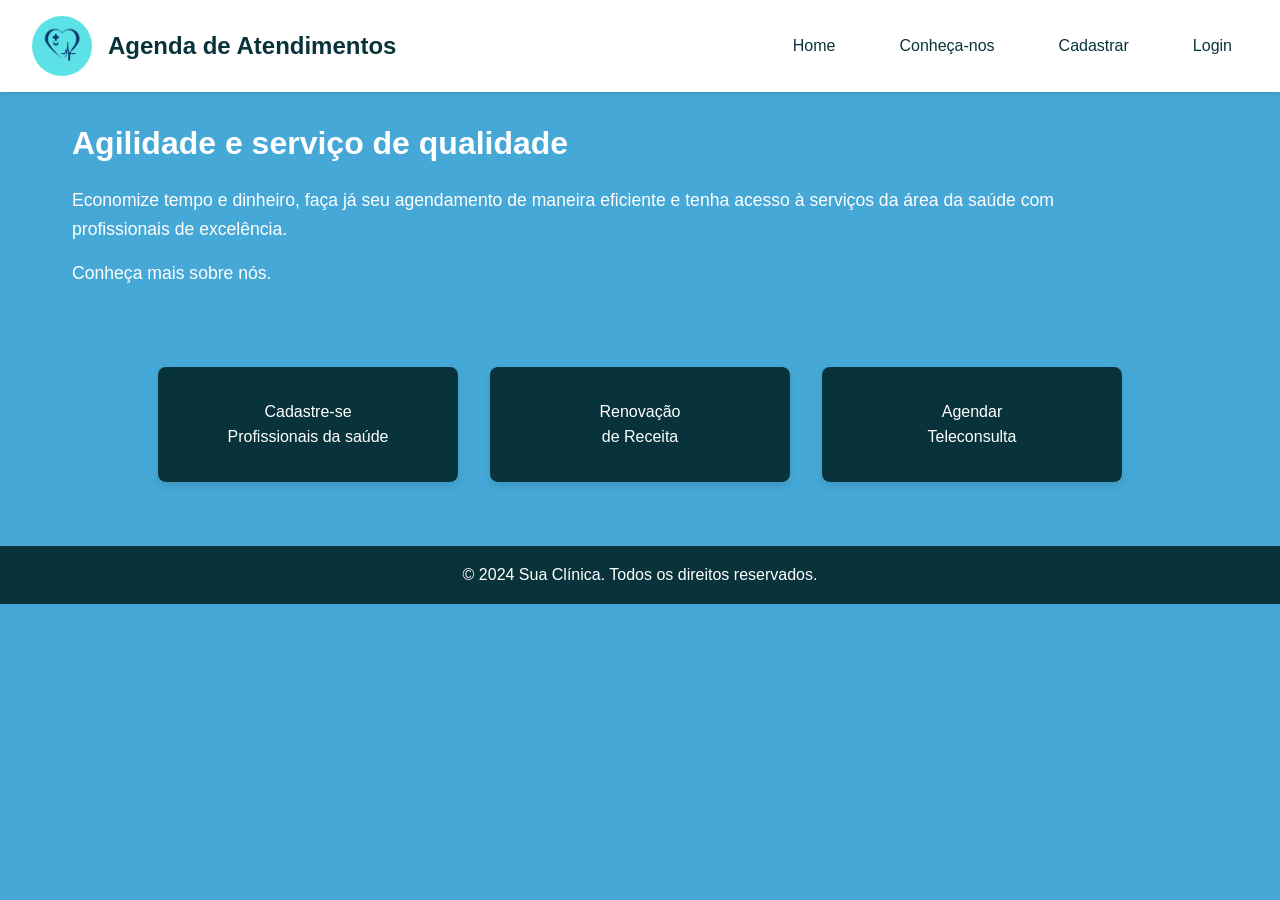
==== Index.html @ 1b851666 "Commit inicial: Sistema de Agendamento Médico" ====
<!DOCTYPE html>
<html lang="pt-BR">

<head>
    <meta charset="UTF-8">
    <meta name="viewport" content="width=device-width, initial-scale=1.0">
    <meta name="description" content="Sistema de agendamento online para consultas médicas e serviços de saúde">
    <meta name="keywords" content="agendamento médico, consultas online, saúde, teleconsulta">
    <meta name="author" content="Sua Clínica">
    <title>Agenda Online - Agende sua consulta médica</title>
    <link rel="stylesheet" href="css/styles.css">
    <link rel="preconnect" href="https://fonts.googleapis.com">
    <link rel="preconnect" href="https://fonts.gstatic.com" crossorigin>
</head>

<body>
    <header id="cabecalho">
        <div id="logo">
            <img src="img/Logotipo Clínica Médica Azul e Laranja .png" alt="Logotipo da Clínica Médica" width="150"
                height="auto">
            <h1 id="logo1">Agenda de Atendimentos</h1>
        </div>
        <nav>
            <ul id="main">
                <li id="conheca-nos"><a href="index.html" id="decoration">Home
                        <div class="tooltip">Página inicial com informações sobre nossa clínica</div>
                    </a>
                </li>

                <li><a href="index1.html" id="decoration">Conheça-nos</a>
                    <div class="tooltip">Informações detalhadas sobre nossa equipe e serviços</div>
                </li>

                <li><a href="cadastro.html" id="decoration">Cadastrar</a>
                    <div class="tooltip">Crie sua conta para agendar consultas</div>
                </li>

                <li><a href="login.html" id="decoration">Login</a>
                    <div class="tooltip_login">Acesse sua conta</div>
                </li>
            </ul>
        </nav>
    </header>

    <main>
        <section class="folder">
            <div class="conteudo">
                <div class="textos">
                    <h2 class="folder_h1">Agilidade e serviço de qualidade</h2>
                    <p class="folder_texto">Economize tempo e dinheiro, faça já seu agendamento de maneira eficiente e
                        tenha acesso à serviços da área da saúde com profissionais de excelência.</p>
                    <p class="folder_texto">Conheça mais sobre nós.</p>
                </div>
            </div>
            <div class="fotos_nav">
                <figure>
                    <img src="img/foto01.webp" alt="Médica realizando atendimento" class="um" loading="lazy">
                </figure>
                <figure>
                    <img src="img/foto02.jpg" alt="Nossa clínica moderna e acolhedora" class="um" loading="lazy">
                </figure>
            </div>
        </section>

        <section class="servicos" aria-label="Serviços disponíveis">
            <a href="cadastro.html" class="plantao">Cadastre-se<br>Profissionais da saúde</a>
            <a href="#" class="renovacao">Renovação<br>de Receita</a>
            <a href="catalogo.html" class="teleconsulta">Agendar<br>Teleconsulta</a>
        </section>
    </main>

    <footer>
        <p>&copy; 2024 Sua Clínica. Todos os direitos reservados.</p>
    </footer>

    <script src="javaScript.js" defer></script>
</body>

</html>
---- css/styles.css ----
/* Reset e Variáveis */
:root {
    --primary-color: #45A8D6;
    --secondary-color: #09333A;
    --text-color: #333;
    --white: #fff;
    --hover-color: #2C7DA0;
    --error-color: #dc3545;
    --success-color: #28a745;
}

* {
    padding: 0;
    margin: 0;
    box-sizing: border-box;
}

body {
    font-family: 'Segoe UI', Tahoma, Geneva, Verdana, sans-serif;
    line-height: 1.6;
    color: var(--text-color);
    background-color: var(--primary-color);
}

/* Header */
#cabecalho {
    display: flex;
    justify-content: space-between;
    align-items: center;
    padding: 1rem 2rem;
    background-color: var(--white);
    box-shadow: 0 2px 5px rgba(0, 0, 0, 0.1);
    position: sticky;
    top: 0;
    z-index: 1000;
}

#logo {
    display: flex;
    align-items: center;
    gap: 1rem;
}

#logo img {
    width: 60px;
    height: 60px;
    border-radius: 50%;
    object-fit: cover;
}

#logo1 {
    color: var(--secondary-color);
    font-size: 1.5rem;
    font-weight: 600;
}

/* Navegação */
#main {
    display: flex;
    gap: 2rem;
    list-style: none;
}

#decoration {
    color: var(--secondary-color);
    text-decoration: none;
    font-weight: 500;
    padding: 0.5rem 1rem;
    border-radius: 4px;
    transition: all 0.3s ease;
}

#decoration:hover {
    background-color: var(--hover-color);
    color: var(--white);
}

/* Tooltips */
.tooltip,
.tooltip_login {
    display: none;
    position: absolute;
    background-color: var(--secondary-color);
    color: var(--white);
    padding: 0.5rem;
    border-radius: 4px;
    font-size: 0.875rem;
    width: 200px;
    box-shadow: 0 2px 5px rgba(0, 0, 0, 0.2);
    z-index: 1000;
}

li:hover .tooltip,
li:hover .tooltip_login {
    display: block;
}

/* Conteúdo Principal */
.folder {
    display: flex;
    gap: 2rem;
    padding: 2rem;
    max-width: 1200px;
    margin: 0 auto;
}

.textos {
    flex: 1;
}

.folder_h1 {
    color: var(--white);
    font-size: 2rem;
    margin-bottom: 1.5rem;
    line-height: 1.2;
}

.folder_texto {
    color: var(--white);
    margin-bottom: 1rem;
    font-size: 1.1rem;
}

/* Galeria de Fotos */
.fotos_nav {
    display: flex;
    gap: 2rem;
    flex: 1;
}

.fotos_nav img {
    width: 100%;
    max-width: 300px;
    height: auto;
    border-radius: 8px;
    box-shadow: 0 4px 8px rgba(0, 0, 0, 0.1);
    transition: transform 0.3s ease;
}

.fotos_nav img:hover {
    transform: scale(1.05);
}

/* Serviços */
.servicos {
    display: flex;
    justify-content: center;
    gap: 2rem;
    padding: 2rem;
    flex-wrap: wrap;
}

.servicos a {
    flex: 1;
    min-width: 250px;
    max-width: 300px;
    padding: 2rem;
    background-color: var(--secondary-color);
    color: var(--white);
    text-decoration: none;
    border-radius: 8px;
    text-align: center;
    transition: all 0.3s ease;
    box-shadow: 0 4px 8px rgba(0, 0, 0, 0.1);
}

.servicos a:hover {
    transform: translateY(-5px);
    background-color: var(--hover-color);
}

/* Footer */
footer {
    background-color: var(--secondary-color);
    color: var(--white);
    text-align: center;
    padding: 1rem;
    margin-top: 2rem;
}

/* Responsividade */
@media (max-width: 768px) {
    .folder {
        flex-direction: column;
    }

    .fotos_nav {
        flex-direction: column;
        align-items: center;
    }

    #main {
        display: none;
        /* Será substituído por um menu mobile */
    }

    .servicos a {
        min-width: 100%;
    }
}

/* Animações */
@keyframes fadeIn {
    from {
        opacity: 0;
    }

    to {
        opacity: 1;
    }
}

.folder,
.servicos {
    animation: fadeIn 0.5s ease-in;
}

/* Mensagens de Feedback */
.mensagem-sucesso {
    background-color: var(--success-color);
    color: var(--white);
    padding: 1rem;
    border-radius: 4px;
    margin: 1rem 0;
}

.mensagem-erro {
    background-color: var(--error-color);
    color: var(--white);
    padding: 1rem;
    border-radius: 4px;
    margin: 1rem 0;
}

/* Menu Mobile */
.menu-mobile {
    display: none;
    background: none;
    border: none;
    cursor: pointer;
    padding: 0.5rem;
}

.menu-mobile span {
    display: block;
    width: 25px;
    height: 3px;
    background-color: var(--secondary-color);
    margin: 5px 0;
    transition: all 0.3s ease;
}

@media (max-width: 768px) {
    .menu-mobile {
        display: block;
    }

    #main {
        display: none;
        position: absolute;
        top: 100%;
        left: 0;
        right: 0;
        background-color: var(--white);
        flex-direction: column;
        padding: 1rem;
        box-shadow: 0 2px 5px rgba(0, 0, 0, 0.1);
    }

    #main.active {
        display: flex;
    }

    #main li {
        width: 100%;
        text-align: center;
        padding: 0.5rem 0;
    }
}

/* Animações */
.animate {
    animation: fadeInUp 0.6s ease-out forwards;
}

@keyframes fadeInUp {
    from {
        opacity: 0;
        transform: translateY(20px);
    }

    to {
        opacity: 1;
        transform: translateY(0);
    }
}

/* Validação de Formulários */
.error {
    border-color: var(--error-color) !important;
}

.error-message {
    color: var(--error-color);
    font-size: 0.875rem;
    margin-top: 0.25rem;
}

/* Loading States */
.loading {
    position: relative;
    pointer-events: none;
}

.loading::after {
    content: '';
    position: absolute;
    top: 50%;
    left: 50%;
    width: 20px;
    height: 20px;
    margin: -10px 0 0 -10px;
    border: 2px solid var(--primary-color);
    border-top-color: transparent;
    border-radius: 50%;
    animation: spin 0.8s linear infinite;
}

@keyframes spin {
    to {
        transform: rotate(360deg);
    }
}

/* Tooltips Melhorados */
.tooltip,
.tooltip_login {
    opacity: 0;
    visibility: hidden;
    transform: translateY(10px);
    transition: all 0.3s ease;
}

li:hover .tooltip,
li:hover .tooltip_login {
    opacity: 1;
    visibility: visible;
    transform: translateY(0);
}

/* Melhorias de Acessibilidade */
@media (prefers-reduced-motion: reduce) {
    * {
        animation-duration: 0.01ms !important;
        animation-iteration-count: 1 !important;
        transition-duration: 0.01ms !important;
        scroll-behavior: auto !important;
    }
}

/* Foco Visível */
:focus {
    outline: 2px solid var(--primary-color);
    outline-offset: 2px;
}
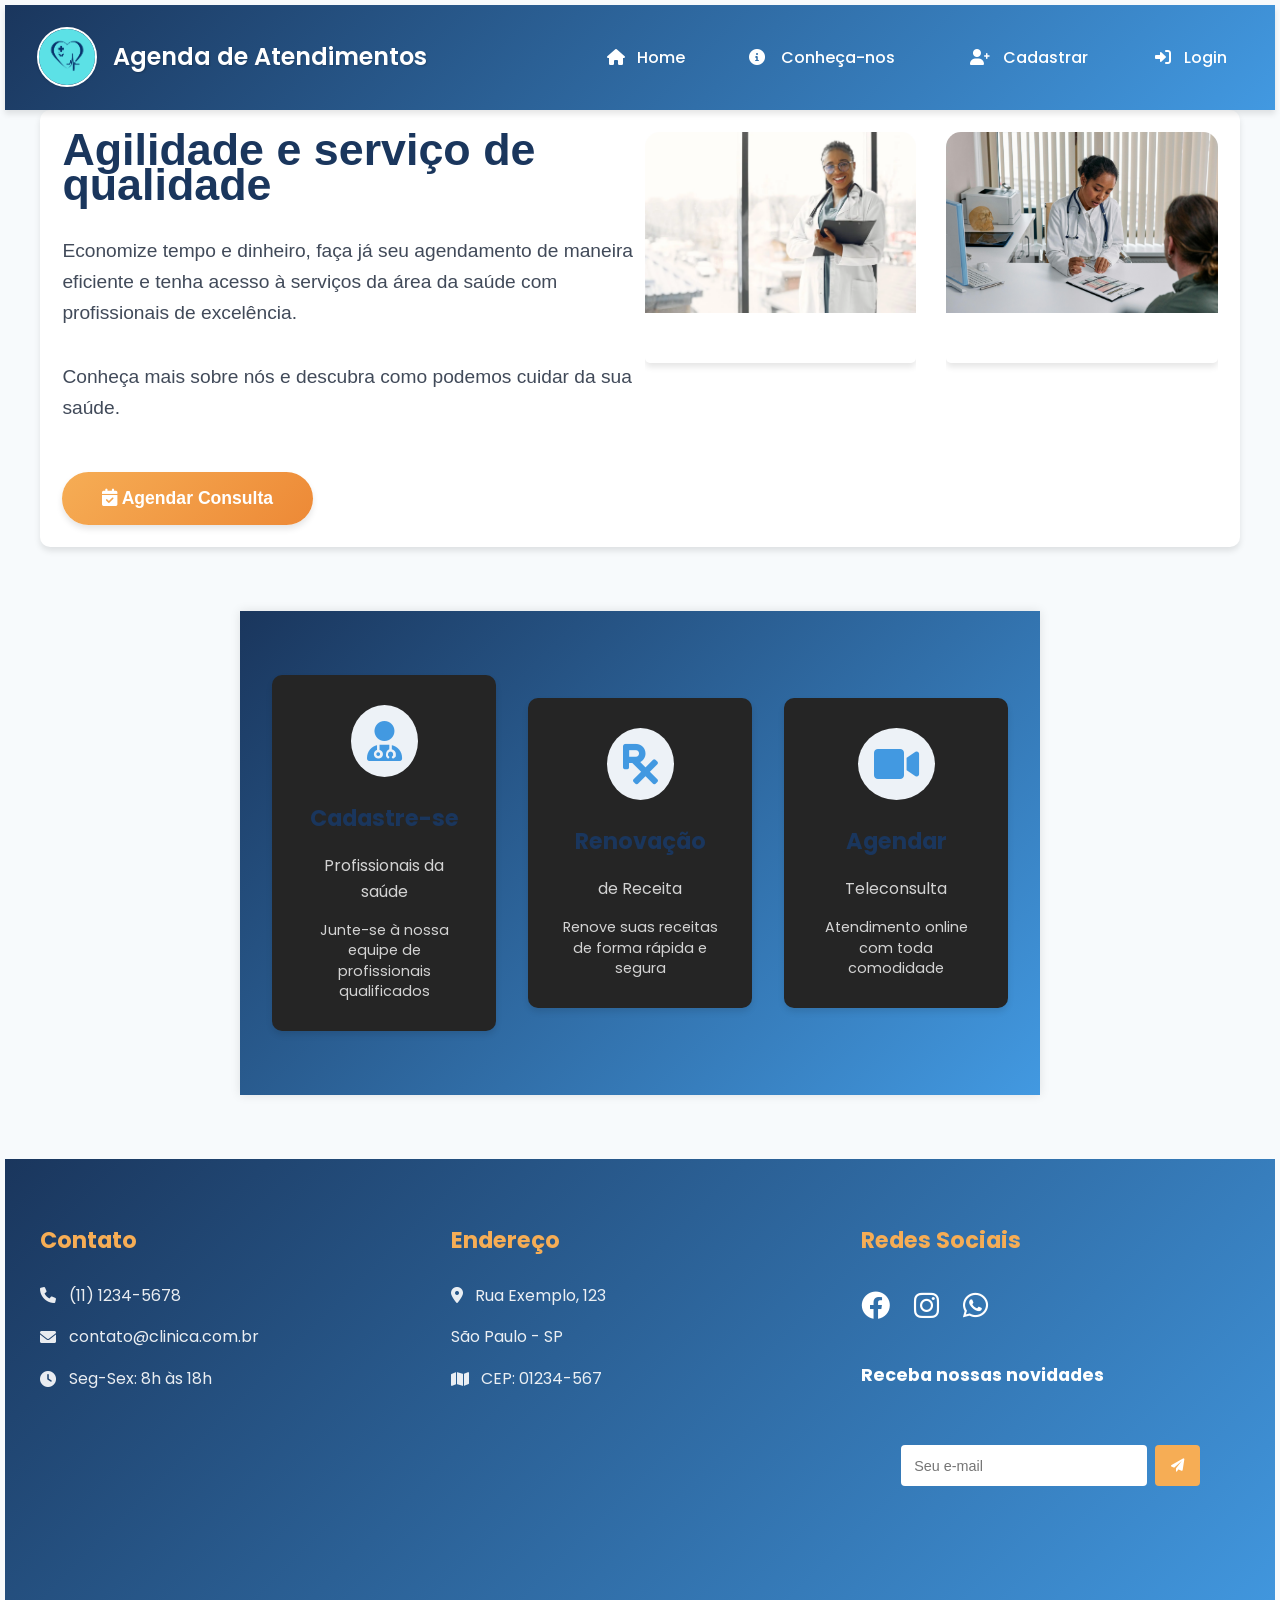
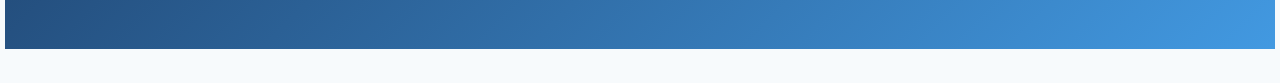
==== commit 14204652: "Add files via upload" ====
--- a/Index.html
+++ b/Index.html
@@ -4,76 +4,185 @@
 <head>
     <meta charset="UTF-8">
     <meta name="viewport" content="width=device-width, initial-scale=1.0">
-    <meta name="description" content="Sistema de agendamento online para consultas médicas e serviços de saúde">
-    <meta name="keywords" content="agendamento médico, consultas online, saúde, teleconsulta">
-    <meta name="author" content="Sua Clínica">
-    <title>Agenda Online - Agende sua consulta médica</title>
+    <meta name="description" content="Agenda Online - Agende suas consultas médicas de forma rápida e eficiente">
+    <title>Agenda Online - Sua Saúde em Primeiro Lugar</title>
     <link rel="stylesheet" href="css/styles.css">
-    <link rel="preconnect" href="https://fonts.googleapis.com">
-    <link rel="preconnect" href="https://fonts.gstatic.com" crossorigin>
+    <link rel="stylesheet" href="https://cdnjs.cloudflare.com/ajax/libs/font-awesome/6.0.0/css/all.min.css">
+    <link href="https://fonts.googleapis.com/css2?family=Poppins:wght@300;400;500;600;700&display=swap" rel="stylesheet">
+    <style>
+        .reveal {
+            opacity: 0;
+            transform: translateY(50px);
+            /* Aqui você ajusta a duração da animação (1s = 1 segundo) */
+            /* Pode mudar para valores como 0.5s (mais rápido) ou 2s (mais lento) */
+            transition: all 2s ease;
+        }
+
+        .reveal.active {
+            opacity: 1;
+            transform: translateY(0);
+        }
+
+        /* Aqui você ajusta o tempo de espera entre cada elemento */
+        .reveal-delay-1 {
+            /* 0.2s = espera 0.2 segundos para começar */
+            transition-delay: 0.4s;
+        }
+
+        .reveal-delay-2 {
+            /* 0.4s = espera 0.4 segundos para começar */
+            transition-delay: 0.6s;
+        }
+
+        .reveal-delay-3 {
+            /* 0.6s = espera 0.6 segundos para começar */
+            transition-delay: 0.8s;
+        }
+    </style>
 </head>
 
 <body>
+
     <header id="cabecalho">
         <div id="logo">
-            <img src="img/Logotipo Clínica Médica Azul e Laranja .png" alt="Logotipo da Clínica Médica" width="150"
-                height="auto">
+            <img src="img/Logotipo Clínica Médica Azul e Laranja .png" alt="logotipo inicial">
             <h1 id="logo1">Agenda de Atendimentos</h1>
         </div>
         <nav>
             <ul id="main">
-                <li id="conheca-nos"><a href="index.html" id="decoration">Home
-                        <div class="tooltip">Página inicial com informações sobre nossa clínica</div>
+                <li>
+                    <a href="index.html" id="decoration">
+                        <i class="fas fa-home"></i> Home
+                        <div class="tooltip">Página inicial da clínica</div>
                     </a>
                 </li>
-
-                <li><a href="index1.html" id="decoration">Conheça-nos</a>
-                    <div class="tooltip">Informações detalhadas sobre nossa equipe e serviços</div>
+                <li>
+                    <a href="/index1.html" id="decoration">
+                        <i class="fas fa-info-circle"></i> Conheça-nos
+                        <div class="tooltip">Saiba mais sobre nossa clínica</div>
+                    </a>
                 </li>
-
-                <li><a href="cadastro.html" id="decoration">Cadastrar</a>
-                    <div class="tooltip">Crie sua conta para agendar consultas</div>
+                <li>
+                    <a href="cadastro.html" id="decoration">
+                        <i class="fas fa-user-plus"></i> Cadastrar
+                        <div class="tooltip">Crie sua conta agora</div>
+                    </a>
                 </li>
-
-                <li><a href="login.html" id="decoration">Login</a>
-                    <div class="tooltip_login">Acesse sua conta</div>
+                <li>
+                    <a href="login.html" id="decoration">
+                        <i class="fas fa-sign-in-alt"></i> Login
+                        <div class="tooltip_login">Acesse sua conta</div>
+                    </a>
                 </li>
             </ul>
         </nav>
     </header>
 
     <main>
-        <section class="folder">
+        <section class="folder reveal">
             <div class="conteudo">
                 <div class="textos">
-                    <h2 class="folder_h1">Agilidade e serviço de qualidade</h2>
-                    <p class="folder_texto">Economize tempo e dinheiro, faça já seu agendamento de maneira eficiente e
-                        tenha acesso à serviços da área da saúde com profissionais de excelência.</p>
-                    <p class="folder_texto">Conheça mais sobre nós.</p>
+                    <h1 class="folder_h1">Agilidade e serviço de qualidade</h1>
+                    <p class="folder_texto">Economize tempo e dinheiro, faça já seu agendamento de maneira eficiente e tenha acesso à serviços da área da saúde com profissionais de excelência.</p>
+                    <p class="folder_texto">Conheça mais sobre nós e descubra como podemos cuidar da sua saúde.</p>
+                    <button class="cta-button">
+                        <i class="fas fa-calendar-check"></i> Agendar Consulta
+                    </button>
                 </div>
             </div>
             <div class="fotos_nav">
-                <figure>
-                    <img src="img/foto01.webp" alt="Médica realizando atendimento" class="um" loading="lazy">
-                </figure>
-                <figure>
-                    <img src="img/foto02.jpg" alt="Nossa clínica moderna e acolhedora" class="um" loading="lazy">
-                </figure>
+                <div class="foto-container reveal reveal-delay-1">
+                    <img src="img/foto01.webp" alt="foto da médica" class="um">
+                    <div class="foto-overlay">
+                        <i class="fas fa-search-plus"></i>
+                    </div>
+                </div>
+                <div class="foto-container reveal reveal-delay-2">
+                    <img src="img/foto02.jpg" alt="foto da clínica" class="um">
+                    <div class="foto-overlay">
+                        <i class="fas fa-search-plus"></i>
+                    </div>
+                </div>
             </div>
         </section>
 
-        <section class="servicos" aria-label="Serviços disponíveis">
-            <a href="cadastro.html" class="plantao">Cadastre-se<br>Profissionais da saúde</a>
-            <a href="#" class="renovacao">Renovação<br>de Receita</a>
-            <a href="catalogo.html" class="teleconsulta">Agendar<br>Teleconsulta</a>
+        <section class="servicos">
+            <a href="cadastro.html" class="plantao reveal reveal-delay-1">
+                <i class="fas fa-user-md"></i>
+                <h3>Cadastre-se</h3>
+                <p>Profissionais da saúde</p>
+                <span class="servico-desc">Junte-se à nossa equipe de profissionais qualificados</span>
+            </a>
+            <a href="#" class="renovacao reveal reveal-delay-2">
+                <i class="fas fa-prescription"></i>
+                <h3>Renovação</h3>
+                <p>de Receita</p>
+                <span class="servico-desc">Renove suas receitas de forma rápida e segura</span>
+            </a>
+            <a href="catalogo.html" class="teleconsulta reveal reveal-delay-3">
+                <i class="fas fa-video"></i>
+                <h3>Agendar</h3>
+                <p>Teleconsulta</p>
+                <span class="servico-desc">Atendimento online com toda comodidade</span>
+            </a>
         </section>
     </main>
 
-    <footer>
-        <p>&copy; 2024 Sua Clínica. Todos os direitos reservados.</p>
+    <footer class="footer reveal">
+        <div class="footer-content">
+            <div class="footer-section reveal reveal-delay-1">
+                <h3>Contato</h3>
+                <p><i class="fas fa-phone"></i> (11) 1234-5678</p>
+                <p><i class="fas fa-envelope"></i> contato@clinica.com.br</p>
+                <p><i class="fas fa-clock"></i> Seg-Sex: 8h às 18h</p>
+            </div>
+            <div class="footer-section reveal reveal-delay-2">
+                <h3>Endereço</h3>
+                <p><i class="fas fa-map-marker-alt"></i> Rua Exemplo, 123</p>
+                <p>São Paulo - SP</p>
+                <p><i class="fas fa-map"></i> CEP: 01234-567</p>
+            </div>
+            <div class="footer-section reveal reveal-delay-3">
+                <h3>Redes Sociais</h3>
+                <div class="social-links">
+                    <a href="#" title="Facebook"><i class="fab fa-facebook"></i></a>
+                    <a href="#" title="Instagram"><i class="fab fa-instagram"></i></a>
+                    <a href="#" title="WhatsApp"><i class="fab fa-whatsapp"></i></a>
+                </div>
+                <div class="newsletter">
+                    <h4>Receba nossas novidades</h4>
+                    <form class="newsletter-form">
+                        <input type="email" placeholder="Seu e-mail">
+                        <button type="submit"><i class="fas fa-paper-plane"></i></button>
+                    </form>
+                </div>
+            </div>
+        </div>
+        <div class="footer-bottom reveal">
+            <p>&copy; 2024 Agenda Online. Todos os direitos reservados.</p>
+        </div>
     </footer>
 
-    <script src="javaScript.js" defer></script>
+    <script>
+        function reveal() {
+            var reveals = document.querySelectorAll('.reveal');
+            
+            reveals.forEach(element => {
+                var windowHeight = window.innerHeight;
+                var elementTop = element.getBoundingClientRect().top;
+                var elementVisible = 150;
+                
+                if (elementTop < windowHeight - elementVisible) {
+                    element.classList.add('active');
+                }
+            });
+        }
+
+        window.addEventListener('scroll', reveal);
+        // Para garantir que os elementos visíveis inicialmente também sejam animados
+        window.addEventListener('load', reveal);
+    </script>
+
 </body>
 
 </html>
--- a/css/styles.css
+++ b/css/styles.css
@@ -1,14 +1,20 @@
-/* Reset e Variáveis */
+/* Variáveis de cores */
 :root {
-    --primary-color: #45A8D6;
-    --secondary-color: #09333A;
-    --text-color: #333;
-    --white: #fff;
-    --hover-color: #2C7DA0;
-    --error-color: #dc3545;
-    --success-color: #28a745;
-}
-
+    --primary-color: #1a365d;
+    --secondary-color: #4299e1;
+    --accent-color: #f6ad55;
+    --background-color: #f7fafc;
+    --text-color: #2d3748;
+    --light-gray: #edf2f7;
+    --white: #ffffff;
+    --gradient-primary: linear-gradient(135deg, #1a365d 0%, #4299e1 100%);
+    --gradient-accent: linear-gradient(135deg, #f6ad55 0%, #ed8936 100%);
+    --shadow-sm: 0 1px 3px rgba(0,0,0,0.1);
+    --shadow-md: 0 4px 6px rgba(0,0,0,0.1);
+    --shadow-lg: 0 10px 15px rgba(0,0,0,0.1);
+}
+
+/* Reset e estilos gerais */
 * {
     padding: 0;
     margin: 0;
@@ -16,20 +22,20 @@
 }
 
 body {
-    font-family: 'Segoe UI', Tahoma, Geneva, Verdana, sans-serif;
+    font-family: 'Poppins', 'Segoe UI', sans-serif;
+    background-color: var(--background-color);
+    color: var(--text-color);
     line-height: 1.6;
-    color: var(--text-color);
-    background-color: var(--primary-color);
-}
-
-/* Header */
+}
+
+/* Cabeçalho */
 #cabecalho {
     display: flex;
     justify-content: space-between;
     align-items: center;
-    padding: 1rem 2rem;
-    background-color: var(--white);
-    box-shadow: 0 2px 5px rgba(0, 0, 0, 0.1);
+    padding: 1.4rem 2rem;
+    background: var(--gradient-primary);
+    box-shadow: var(--shadow-md);
     position: sticky;
     top: 0;
     z-index: 1000;
@@ -46,320 +52,768 @@
     height: 60px;
     border-radius: 50%;
     object-fit: cover;
+    border: 2px solid var(--white);
+    box-shadow: var(--shadow-sm);
 }
 
 #logo1 {
-    color: var(--secondary-color);
+    color: var(--white);
     font-size: 1.5rem;
     font-weight: 600;
-}
-
-/* Navegação */
+    text-shadow: 1px 1px 2px rgba(0,0,0,0.2);
+}
+
+/* Menu de navegação */
 #main {
-    display: flex;
-    gap: 2rem;
-    list-style: none;
+    list-style-type: none;
+    padding: 0;
+    display: flex;
+    justify-content: flex-end;
+    align-items: center;
+    margin-left: auto;
+    gap: 1.5rem;
+    width: auto;
+}
+
+nav {
+    margin-left: auto;
+    display: flex;
+    align-items: center;
+    width: auto;
 }
 
 #decoration {
-    color: var(--secondary-color);
+    color: var(--white);
     text-decoration: none;
     font-weight: 500;
     padding: 0.5rem 1rem;
     border-radius: 4px;
-    transition: all 0.3s ease;
+    display: flex;
+    align-items: center;
+    gap: 0.5rem;
+    transition: all 0.3s ease;
+    padding-left: 1rem;
 }
 
 #decoration:hover {
-    background-color: var(--hover-color);
-    color: var(--white);
+    background-color: rgba(255,255,255,0.1);
+    transform: translateY(-2px);
+}
+
+/* Ajuste dos ícones */
+#decoration i {
+    font-size: 1rem;
+    margin-right: 0.3rem;
 }
 
 /* Tooltips */
-.tooltip,
+.tooltip, .tooltip_login {
+    display: none;
+    position: absolute;
+    background-color: var(--primary-color);
+    color: var(--white);
+    padding: 0.5rem 1rem;
+    border-radius: 4px;
+    font-size: 0.8rem;
+    width: 200px;
+    margin-top: 5px;
+    z-index: 1;
+}
+
+/* Conteúdo principal */
+.folder {
+    display: flex;
+    gap: 2rem;
+    padding: 4rem 2rem;
+    max-width: 1200px;
+    margin: 0 auto;
+    background: var(--white);
+    border-radius: 10px;
+    box-shadow: var(--shadow-md);
+    margin-top: 2rem;
+}
+
+.textos {
+    flex: 1;
+}
+
+.folder_h1 {
+    font-size: 2.8rem;
+    color: var(--primary-color);
+    margin-bottom: 1.5rem;
+    line-height: 1.2;
+    font-weight: 700;
+}
+
+.folder_texto {
+    font-size: 1.2rem;
+    color: var(--text-color);
+    margin-bottom: 1.5rem;
+    opacity: 0.9;
+}
+
+/* Seção de serviços */
+.servicos {
+    display: flex;
+    justify-content: center;
+    gap: 2rem;
+    padding: 4rem 2rem;
+    background: var(--gradient-primary);
+    margin-top: 4rem;
+}
+
+.servicos a {
+    flex: 1;
+    max-width: 300px;
+    padding: 2.5rem;
+    background: var(--white);
+    color: var(--primary-color);
+    text-decoration: none;
+    border-radius: 15px;
+    text-align: center;
+    transition: all 0.3s ease;
+    box-shadow: var(--shadow-md);
+}
+
+.servicos a:hover {
+    transform: translateY(-10px);
+    box-shadow: var(--shadow-lg);
+}
+
+.servicos a i {
+    font-size: 2.5rem;
+    margin-bottom: 1.5rem;
+    color: var(--secondary-color);
+    background: var(--light-gray);
+    padding: 1rem;
+    border-radius: 50%;
+}
+
+.servicos a h3 {
+    font-size: 1.4rem;
+    margin-bottom: 1rem;
+    color: var(--primary-color);
+}
+
+.servicos a p {
+    font-size: 1rem;
+    opacity: 0.8;
+}
+
+/* Galeria de fotos */
+.fotos_nav {
+    display: flex;
+    gap: 2rem;
+}
+
+.fotos_nav img {
+    width: 300px;
+    height: 200px;
+    object-fit: cover;
+    border-radius: 15px;
+    box-shadow: var(--shadow-md);
+    transition: all 0.3s ease;
+}
+
+.fotos_nav img:hover {
+    transform: scale(1.05) rotate(2deg);
+    box-shadow: var(--shadow-lg);
+}
+
+/* Responsividade */
+@media (max-width: 1024px) {
+    .folder {
+        flex-direction: column;
+        padding: 3rem 1.5rem;
+    }
+    
+    .fotos_nav {
+        justify-content: center;
+    }
+    
+    .servicos {
+        flex-direction: column;
+        align-items: center;
+        padding: 3rem 1.5rem;
+    }
+    
+    .servicos a {
+        width: 100%;
+        max-width: 400px;
+    }
+}
+
+@media (max-width: 768px) {
+    #main {
+        display: none;
+    }
+    
+    #cabecalho {
+        padding: 1rem;
+    }
+    
+    .folder_h1 {
+        font-size: 2.2rem;
+    }
+    
+    .fotos_nav img {
+        width: 100%;
+        max-width: 300px;
+    }
+    
+    .footer-content {
+        flex-direction: column;
+        align-items: center;
+        text-align: center;
+    }
+}
+
+/* GERAL */
+* {
+    padding: 0;
+    margin: 0;
+    box-sizing: border-box;
+}
+
+body {
+    flex-wrap: wrap;
+    margin: 5px;
+}
+
+#cabecalho {
+    display: flex;
+    justify-content: space-between;
+    align-items: center;
+    padding: 1.4rem 2rem;
+    background: var(--gradient-primary);
+    box-shadow: var(--shadow-md);
+    position: sticky;
+    top: 0;
+    z-index: 1000;
+}
+
+#logo {
+    display: flex;
+    align-items: center;
+    gap: 1rem;
+}
+
+#logo img {
+    width: 60px;
+    height: 60px;
+    border-radius: 50%;
+    object-fit: cover;
+    border: 2px solid var(--white);
+    box-shadow: var(--shadow-sm);
+}
+
+#logo1 {
+    color: var(--white);
+    font-size: 1.5rem;
+    font-weight: 600;
+    text-shadow: 1px 1px 2px rgba(0,0,0,0.2);
+}
+
+#decoration {
+    color: var(--white);
+    text-decoration: none;
+    font-weight: 500;
+    padding: 0.5rem 1rem;
+    border-radius: 4px;
+    width: auto;
+    height: auto;
+    display: flex;
+    align-items: center;
+    gap: 0.5rem;
+    transition: all 0.3s ease;
+}
+
+#decoration:hover {
+    background-color: rgba(255,255,255,0.1);
+    transform: translateY(-2px);
+}
+
+.tooltip {
+    display: none;
+    position: absolute;
+    top: 100%;
+    left: 0;
+    background-color: var(--primary-color);
+    color: var(--white);
+    padding: 0.5rem 1rem;
+    border-radius: 4px;
+    font-size: 0.8rem;
+    width: 200px;
+    margin-top: 5px;
+    z-index: 1;
+}
+
+li:hover .tooltip {
+    display: block;
+}
+
 .tooltip_login {
     display: none;
     position: absolute;
-    background-color: var(--secondary-color);
-    color: var(--white);
-    padding: 0.5rem;
+    top: 100%;
+    right: 5px;
+    background-color: var(--primary-color);
+    color: var(--white);
+    padding: 0.5rem 1rem;
     border-radius: 4px;
-    font-size: 0.875rem;
+    font-size: 0.8rem;
     width: 200px;
-    box-shadow: 0 2px 5px rgba(0, 0, 0, 0.2);
-    z-index: 1000;
-}
-
-li:hover .tooltip,
+    margin-top: 5px;
+    z-index: 1;
+}
+
 li:hover .tooltip_login {
     display: block;
 }
 
-/* Conteúdo Principal */
+#decoration {
+    padding-left: 3vh;
+}
+
+#main {
+    display: flex;
+    align-items: center;
+    gap: 1.5rem;
+    list-style: none;
+}
+
+#main li {
+    position: relative;
+    display: flex;
+    align-items: center;
+}
+
+#decoration {
+    color: var(--white);
+    text-decoration: none;
+    font-weight: 500;
+    padding: 0.5rem 1rem;
+    border-radius: 4px;
+    transition: all 0.3s ease;
+}
+
+#decoration:hover {
+    background-color: rgba(255,255,255,0.1);
+    transform: translateY(-2px);
+}
+
+/* folder */
 .folder {
-    display: flex;
+    height: 100%;
+    color: #fff;
+    font-family: Helvetica;
+    display: flex;
+    grid-gap: 10px;
+    margin: auto;
+    max-width: auto;
+    flex-direction: row;
+    justify-content: space-between;
+    width: 100%;
+    padding: 1.4rem;
+}
+
+.textos {
+    width: 100%;
+    height: 50%;
+}
+
+.folder_p {
+    padding-top: 20px;
+    margin-bottom: 15px;
+}
+
+.folder_h1 {
+    display: flex;
+    width: 100%;
+    line-height: 35px;
+}
+
+.folder_texto {
+    padding-top: 10px;
+}
+
+/* SERVICOS */
+.servicos {
+    display: flex;
+    justify-content: space-around;
+    flex-wrap: wrap;
+    width: 100%;
+    align-items: center;
+}
+
+.servicos a {
+    display: block;
+    text-align: center;
+    padding: 30px;
+    background-color:rgb(37, 37, 37);
+    color: white;
+    border-radius: 10px;
+    text-decoration: none;
+    font-size: .9rem;
+    width: 30%;
+}
+
+.servicos a:hover {
+    background-color: lightcyan;
+    color: grey;
+} 
+
+.fotos_nav img{
+    width: 300px;
+    height: auto;
+    object-fit: cover;
+    border-radius: 5px;
+}
+
+.fotos_nav {
+    display: flex;
+    justify-content: space-around;
+    gap: 30px;
+    width: 50%;
+}
+
+.clinica {
+    background-color: #003366;
+    color: white;
+    text-align: center;
+    padding: 2em 0;
+}
+
+header h1 {
+    margin: 0;
+    font-size: 2.5em;
+}
+
+header p {
+    font-size: 1.2em;
+}
+
+section {
+    padding: 3em;
+    background-color: white;
+    margin: 1em auto;
+    max-width: 800px;
+    box-shadow: 0px 0px 10px rgba(0, 0, 0, 0.1);
+}
+
+h2 {
+    color: #003366;
+    margin-bottom: 0.5em;
+}
+
+.team-member {
+    display: flex;
+    align-items: center;
+    margin-bottom: 2em;
+}
+
+.team-member img {
+    border-radius: 50%;
+    width: 150px;
+    height: 150px;
+    margin-right: 1.5em;
+}
+
+#main{
+    list-style-type: none;
+    padding: 0;
+    display: flex;
+    flex-direction: row;
+    justify-content: flex-end;
+    align-items: flex-end;
+    width: 50%;
+}
+
+#contact p {
+    font-size: 1.1em;
+}
+
+body .folder .fotos_nav .um{
+    max-height: 100%;
+    max-width: 100%;
+    padding-bottom: 50px;
+}
+
+.conteudo{
+    width: 50%;
+}
+
+#decoration:hover {
+    color:rgb(37, 37, 37);
+} 
+
+#decoration{
+    padding-left: 3vh;
+}
+
+@media (max-width: 1024px) {
+    #main{display: none;}
+    #cabecalho{width: 100%;}
+}
+
+form{
+    padding: 40px;
+}
+
+#Form{
+    padding: 40px 40px 20px 40px;
+    color: #fff;
+}
+
+.form-check{
+    padding-top: 40px;
+}
+
+/* Botão CTA */
+.cta-button {
+    background: var(--gradient-accent);
+    color: var(--white);
+    padding: 1rem 2.5rem;
+    border: none;
+    border-radius: 50px;
+    font-size: 1.1rem;
+    font-weight: 600;
+    cursor: pointer;
+    transition: all 0.3s ease;
+    margin-top: 1.5rem;
+    box-shadow: var(--shadow-md);
+}
+
+.cta-button:hover {
+    transform: translateY(-3px);
+    box-shadow: var(--shadow-lg);
+}
+
+/* Footer */
+.footer {
+    background: var(--gradient-primary);
+    color: var(--white);
+    padding: 4rem 2rem 1rem;
+    margin-top: 4rem;
+}
+
+.footer-content {
+    display: flex;
+    justify-content: space-around;
+    flex-wrap: wrap;
     gap: 2rem;
-    padding: 2rem;
     max-width: 1200px;
     margin: 0 auto;
 }
 
-.textos {
-    flex: 1;
-}
-
-.folder_h1 {
-    color: var(--white);
-    font-size: 2rem;
-    margin-bottom: 1.5rem;
-    line-height: 1.2;
-}
-
-.folder_texto {
-    color: var(--white);
-    margin-bottom: 1rem;
-    font-size: 1.1rem;
-}
-
-/* Galeria de Fotos */
-.fotos_nav {
-    display: flex;
-    gap: 2rem;
-    flex: 1;
-}
-
-.fotos_nav img {
-    width: 100%;
-    max-width: 300px;
-    height: auto;
-    border-radius: 8px;
-    box-shadow: 0 4px 8px rgba(0, 0, 0, 0.1);
-    transition: transform 0.3s ease;
-}
-
-.fotos_nav img:hover {
-    transform: scale(1.05);
-}
-
-/* Serviços */
-.servicos {
-    display: flex;
-    justify-content: center;
-    gap: 2rem;
-    padding: 2rem;
-    flex-wrap: wrap;
-}
-
-.servicos a {
+.footer-section {
     flex: 1;
     min-width: 250px;
-    max-width: 300px;
-    padding: 2rem;
-    background-color: var(--secondary-color);
-    color: var(--white);
-    text-decoration: none;
-    border-radius: 8px;
+}
+
+.footer-section h3 {
+    font-size: 1.4rem;
+    margin-bottom: 1.5rem;
+    color: var(--accent-color);
+}
+
+.footer-section p {
+    margin-bottom: 1rem;
+    display: flex;
+    align-items: center;
+    gap: 0.8rem;
+    opacity: 0.9;
+}
+
+.social-links {
+    display: flex;
+    gap: 1.5rem;
+    margin-top: 1.5rem;
+}
+
+.social-links a {
+    color: var(--white);
+    font-size: 1.8rem;
+    transition: all 0.3s ease;
+}
+
+.social-links a:hover {
+    color: var(--accent-color);
+    transform: translateY(-3px);
+}
+
+.footer-bottom {
     text-align: center;
-    transition: all 0.3s ease;
-    box-shadow: 0 4px 8px rgba(0, 0, 0, 0.1);
-}
-
-.servicos a:hover {
-    transform: translateY(-5px);
-    background-color: var(--hover-color);
-}
-
-/* Footer */
-footer {
-    background-color: var(--secondary-color);
-    color: var(--white);
-    text-align: center;
+    margin-top: 3rem;
+    padding-top: 2rem;
+    border-top: 1px solid rgba(255,255,255,0.1);
+    opacity: 0.8;
+}
+
+/* Ícones nos serviços */
+.servicos a i {
+    font-size: 2.5rem;
+    margin-bottom: 1.5rem;
+    color: var(--secondary-color);
+    background: var(--light-gray);
     padding: 1rem;
+    border-radius: 50%;
+}
+
+.servicos a h3 {
+    font-size: 1.4rem;
+    margin-bottom: 1rem;
+    color: var(--primary-color);
+}
+
+.servicos a p {
+    font-size: 1rem;
+    opacity: 0.8;
+}
+
+/* Container de fotos */
+.foto-container {
+    position: relative;
+    overflow: hidden;
+    border-radius: 15px;
+}
+
+.foto-overlay {
+    position: absolute;
+    top: 0;
+    left: 0;
+    width: 100%;
+    height: 100%;
+    background: rgba(0,0,0,0.5);
+    display: flex;
+    justify-content: center;
+    align-items: center;
+    opacity: 0;
+    transition: all 0.3s ease;
+}
+
+.foto-container:hover .foto-overlay {
+    opacity: 1;
+}
+
+.foto-overlay i {
+    color: var(--white);
+    font-size: 2rem;
+    transform: scale(0);
+    transition: all 0.3s ease;
+}
+
+.foto-container:hover .foto-overlay i {
+    transform: scale(1);
+}
+
+/* Descrição dos serviços */
+.servico-desc {
+    display: block;
+    font-size: 0.9rem;
+    margin-top: 1rem;
+    opacity: 0.8;
+    line-height: 1.4;
+}
+
+/* Newsletter */
+.newsletter {
     margin-top: 2rem;
 }
 
-/* Responsividade */
-@media (max-width: 768px) {
-    .folder {
-        flex-direction: column;
-    }
-
-    .fotos_nav {
-        flex-direction: column;
-        align-items: center;
-    }
-
-    #main {
-        display: none;
-        /* Será substituído por um menu mobile */
-    }
-
-    .servicos a {
-        min-width: 100%;
-    }
-}
-
-/* Animações */
-@keyframes fadeIn {
-    from {
-        opacity: 0;
-    }
-
-    to {
-        opacity: 1;
-    }
-}
-
-.folder,
-.servicos {
-    animation: fadeIn 0.5s ease-in;
-}
-
-/* Mensagens de Feedback */
-.mensagem-sucesso {
-    background-color: var(--success-color);
-    color: var(--white);
-    padding: 1rem;
+.newsletter h4 {
+    font-size: 1.1rem;
+    margin-bottom: 1rem;
+    color: var(--white);
+}
+
+.newsletter-form {
+    display: flex;
+    gap: 0.5rem;
+}
+
+.newsletter-form input {
+    flex: 1;
+    padding: 0.8rem;
+    border: none;
     border-radius: 4px;
-    margin: 1rem 0;
-}
-
-.mensagem-erro {
-    background-color: var(--error-color);
-    color: var(--white);
-    padding: 1rem;
+    font-size: 0.9rem;
+}
+
+.newsletter-form button {
+    background: var(--accent-color);
+    color: var(--white);
+    border: none;
     border-radius: 4px;
-    margin: 1rem 0;
-}
-
-/* Menu Mobile */
-.menu-mobile {
-    display: none;
-    background: none;
-    border: none;
+    padding: 0 1rem;
     cursor: pointer;
-    padding: 0.5rem;
-}
-
-.menu-mobile span {
-    display: block;
-    width: 25px;
-    height: 3px;
-    background-color: var(--secondary-color);
-    margin: 5px 0;
-    transition: all 0.3s ease;
-}
-
-@media (max-width: 768px) {
-    .menu-mobile {
-        display: block;
-    }
-
-    #main {
-        display: none;
-        position: absolute;
-        top: 100%;
-        left: 0;
-        right: 0;
-        background-color: var(--white);
-        flex-direction: column;
-        padding: 1rem;
-        box-shadow: 0 2px 5px rgba(0, 0, 0, 0.1);
-    }
-
-    #main.active {
-        display: flex;
-    }
-
-    #main li {
-        width: 100%;
-        text-align: center;
-        padding: 0.5rem 0;
-    }
-}
-
-/* Animações */
-.animate {
-    animation: fadeInUp 0.6s ease-out forwards;
-}
-
-@keyframes fadeInUp {
-    from {
-        opacity: 0;
-        transform: translateY(20px);
-    }
-
-    to {
-        opacity: 1;
-        transform: translateY(0);
-    }
-}
-
-/* Validação de Formulários */
-.error {
-    border-color: var(--error-color) !important;
-}
-
-.error-message {
-    color: var(--error-color);
-    font-size: 0.875rem;
-    margin-top: 0.25rem;
-}
-
-/* Loading States */
-.loading {
+    transition: all 0.3s ease;
+}
+
+.newsletter-form button:hover {
+    background: var(--secondary-color);
+    transform: translateY(-2px);
+}
+
+/* Efeitos de hover nos cards de serviço */
+.servicos a {
     position: relative;
-    pointer-events: none;
-}
-
-.loading::after {
+    overflow: hidden;
+}
+
+.servicos a::before {
     content: '';
     position: absolute;
-    top: 50%;
-    left: 50%;
-    width: 20px;
-    height: 20px;
-    margin: -10px 0 0 -10px;
-    border: 2px solid var(--primary-color);
-    border-top-color: transparent;
-    border-radius: 50%;
-    animation: spin 0.8s linear infinite;
-}
-
-@keyframes spin {
-    to {
-        transform: rotate(360deg);
-    }
-}
-
-/* Tooltips Melhorados */
-.tooltip,
-.tooltip_login {
+    top: 0;
+    left: 0;
+    width: 100%;
+    height: 100%;
+    background: var(--gradient-accent);
     opacity: 0;
-    visibility: hidden;
-    transform: translateY(10px);
-    transition: all 0.3s ease;
-}
-
-li:hover .tooltip,
-li:hover .tooltip_login {
-    opacity: 1;
-    visibility: visible;
-    transform: translateY(0);
-}
-
-/* Melhorias de Acessibilidade */
-@media (prefers-reduced-motion: reduce) {
-    * {
-        animation-duration: 0.01ms !important;
-        animation-iteration-count: 1 !important;
-        transition-duration: 0.01ms !important;
-        scroll-behavior: auto !important;
-    }
-}
-
-/* Foco Visível */
-:focus {
-    outline: 2px solid var(--primary-color);
-    outline-offset: 2px;
-}+    transition: all 0.3s ease;
+    z-index: 1;
+}
+
+.servicos a:hover::before {
+    opacity: 0.1;
+}
+
+.servicos a > * {
+    position: relative;
+    z-index: 2;
+}
+
+/* Animação suave para o botão CTA */
+@keyframes pulse {
+    0% {
+        transform: scale(1);
+    }
+    50% {
+        transform: scale(1.05);
+    }
+    100% {
+        transform: scale(1);
+    }
+}
+
+.cta-button {
+    animation: pulse 2s infinite;
+}
+
+.cta-button:hover {
+    animation: none;
+}
+
+/* Estilo específico para o botão Conheça-nos */
+#main li a[href="/index1.html"] {
+    min-width: 150px;
+    text-align: center;
+    justify-content: center;
+    padding: 0.5rem 1.5rem;
+    white-space: nowrap;
+}
+
+#main li a[href="/index1.html"] i {
+    margin-right: 0.5rem;
+}
+
